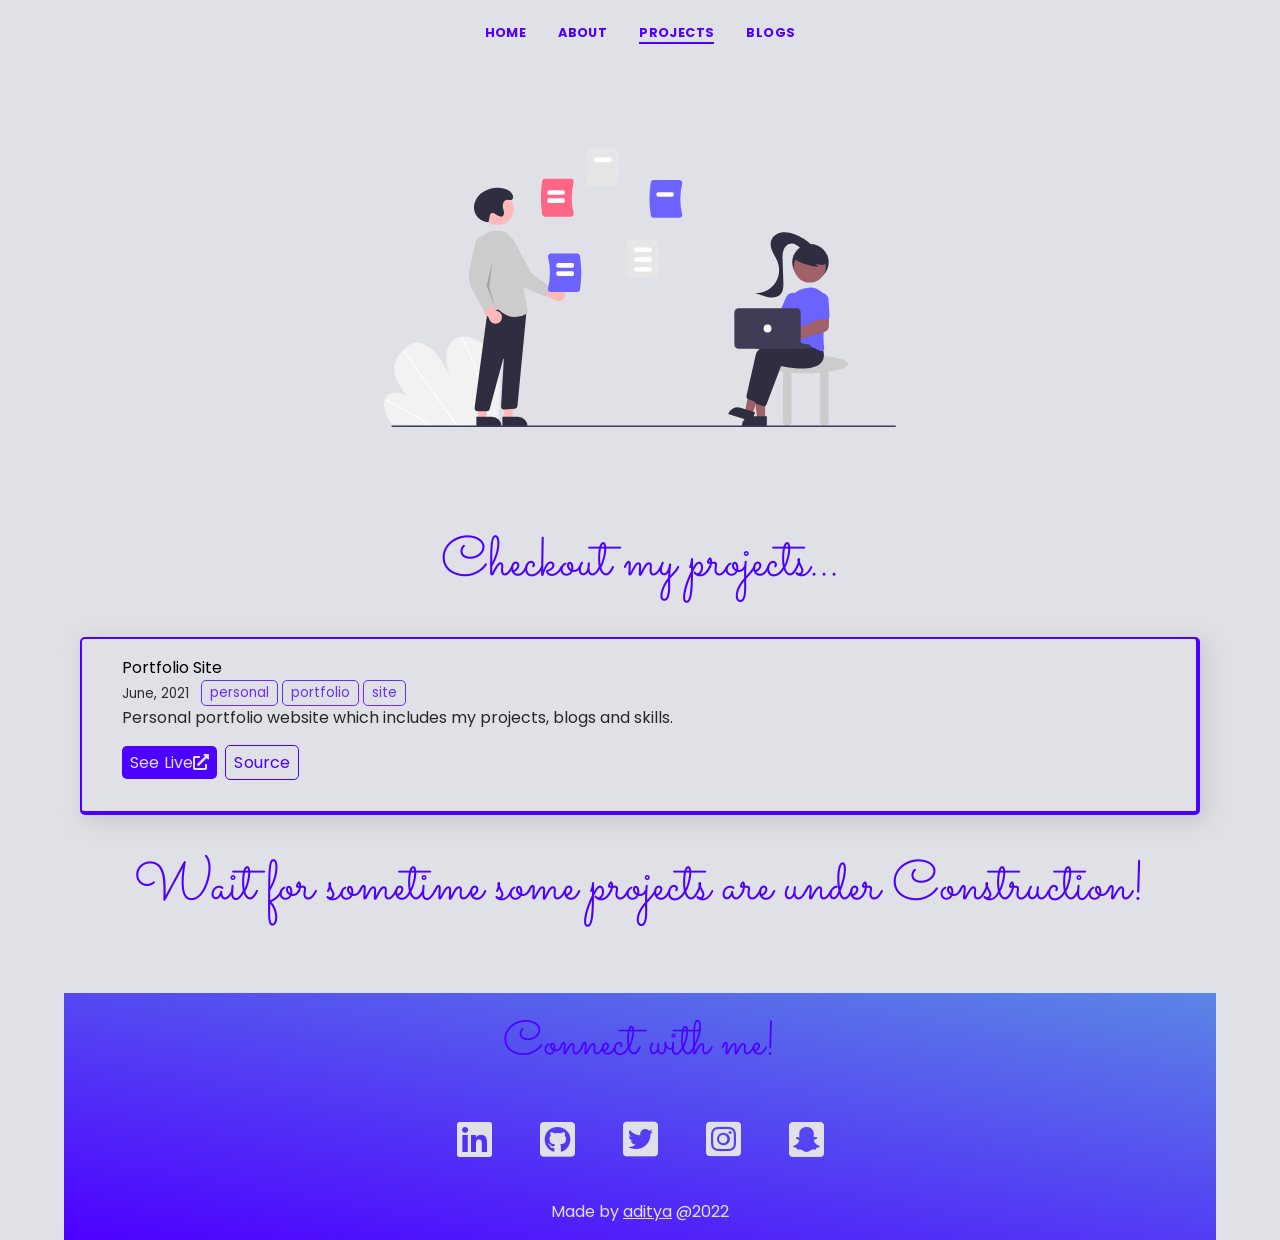
==== projects.html @ 4676c912 "feat: portfolio" ====
<!DOCTYPE html>
<html lang="en">
  <head>
    <meta name="author" content="Himadri Shah" />
    <meta name="description" content="Personal Portfolio of Himadri Shah" />
    <meta name="keywords" content="Portfolio, Web Development" />
    <meta charset="UTF-8" />
    <meta http-equiv="X-UA-Compatible" content="IE=edge" />
    <meta name="viewport" content="width=device-width, initial-scale=1.0" />

    <link rel="stylesheet" href="./style.css" />

    <!-- Font Awesome Downloaded -->
    <link rel="stylesheet" href="all.min.css" />

    <!-- Google Fonts -->
    <link rel="preconnect" href="https://fonts.googleapis.com" />
    <link rel="preconnect" href="https://fonts.gstatic.com" crossorigin />
    <link
      href="https://fonts.googleapis.com/css2?family=Poppins&display=swap"
      rel="stylesheet"
    />
    <link
      href="https://fonts.googleapis.com/css2?family=Sacramento&display=swap"
      rel="stylesheet"
    />

    <title>Projects | Aditya Shinde</title>
  </head>

  <body>
    <nav>
      <ul class="nav-links">
        <li><a onclick="window.location.href='index.html'">Home</a></li>
        <li><a onclick="window.location.href='about.html'">About</a></li>
        <li>
          <a href="#" style="border-bottom: 2px solid var(--blue)">Projects</a>
        </li>
        <li><a onclick="window.location.href='blogs.html'">Blogs</a></li>
        <!-- <li><a onclick="jumpToDiv('contact')">Contact</a></li> -->
      </ul>

      <!-- <div class="burger">
            <div class="line1"></div>
            <div class="line2"></div>
            <div class="line3"></div>
        </div> -->
    </nav>

    <div class="intro project-intro">
      <img src="./img/project.svg" alt="Project" />
    </div>

    <div class="project-section">
      <div class="title">Checkout my projects...</div>





 <!-- 
  
  <div class="wrapper">
   <div class="image">
    <img src="./img/know me.svg" alt="Me Quiz" />
  </div> 

  <div class="project-text">
    <div class="name">Do You Know Me?</div>
    <small>June, 2021 &nbsp; <span class="mark">knowMe</span></small>

    <div class="details">
      A JavaScript CLI app about me, made using readlineSync and CHALK
      dependencies.
    </div>
    <div class="button-div">
      <a
        href="https://replit.com/@himadri21/lesson-1?embed=1&output=1"
        target="_blank"
        ><button>See Live<i class="fas fa-external-link-alt"></i></button
      ></a>
      <a
        href="https://github.com/himadri2110/neoG-markOne"
        target="_blank"
        ><button class="github">Source</button></a
      >
    </div>
  </div>
</div> 

-->


<div class="wrapper">
  <!-- <div class="image">
    <img src="./img/portfolio.png" alt="Portfolio" />
  </div> -->

  <div class="project-text">
    <div class="name">Portfolio Site</div>
    <small
      >June, 2021 &nbsp; <span class="mark">personal</span
      ><span class="mark">portfolio</span
      ><span class="mark">site</span></small
    >

    <div class="details">
      Personal portfolio website which includes my projects, blogs and
      skills.
    </div>
    <div class="button-div">
      <a href="https://himadrishah.tech/" target="_blank"
        ><button>See Live<i class="fas fa-external-link-alt"></i></button
      ></a>
      <a href="https://github.com/himadri2110/portfolio" target="_blank"
        ><button class="github">Source</button></a
      >
    </div>
  </div>
</div>


 <!-- 
<div class="wrapper">
 <div class="image">
    <img src="./img/india-quiz.png" alt="India Quiz" />
  </div>

  <div class="project-text">
    <div class="name">Know India?</div>
    <small>June, 2021 &nbsp; <span class="mark">IndiaQuiz</span></small>

    <div class="details">
      A JavaScript CLI app about India, made using readlineSync and
      CHALK dependencies.
    </div>
    <div class="button-div">
      <a
        href="https://replit.com/@himadri21/assignment-lesson-1?embed=1&output=1"
        target="_blank"
        ><button>See Live<i class="fas fa-external-link-alt"></i></button
      ></a>
      <a
        href="https://github.com/himadri2110/neoG-markTwo"
        target="_blank"
        ><button class="github">Source</button></a
      >
    </div>
  </div>
</div>

 -->


<div class="title">Wait for sometime some projects are under Construction!</div>




    <div class="contact-section">
      <div class="title">Connect with me!</div>

      <div class="contact">
        
        <a
          href="https://www.linkedin.com/in/aditya-shinde-77286121b"
          target="_blank"
          title="LinkedIn"
          ><i class="fab fa-linkedin"></i
        ></a>
        
        <a href="https://github.com/adityaashinde" target="_blank" title="GitHub"
          ><i class="fab fa-github-square"></i
        ></a>
        
        <a
          href="https://twitter.com/_adii_shinde_?t=_hqSaFbD4zFum2_1Gw9LAA&s=09"
          target="_blank"
          title="Twitter"
          ><i class="fab fa-twitter-square"></i
            ></a>

            <a
            href="https://www.instagram.com/adii_shinde_/"
            target="_blank"
            title="Instagram"
            ><i class="fab fa-instagram-square"></i
              ></a>

              <a
              href="https://www.snapchat.com/add/adii_shinde87?share_id=FFdzJi6LmEU&locale=en-GB"
              target="_blank"
              title="Snapchat"
              ><i class="fab fa-snapchat-square"></i
                ></a>
      </div>


      <div class="footer">Made by <u>aditya</u> @2022</div>
    </div>


    <!-- Scroll to Top -->
    <div class="scroll-to-top">
      <i class="fas fa-chevron-circle-up" onclick="scrollToTop()"></i>
    </div>

    <!-- jQuery CDN -->
    <script src="https://ajax.googleapis.com/ajax/libs/jquery/3.6.0/jquery.min.js"></script>

    <script src="./main.js"></script>
  </body>
</html>
---- style.css ----
:root {
    --dark-bg: rgb(40, 40, 40);
    --light-bg: #dfe1e6;
    --blue: #4c00ff;
    --light-blue: #5b86e5;
  
    --border-radius: 5px;
    --box-shadow: 5px 5px 20px 2px #b8b8b891;
  
    --yellow: #ffffff;
  
    --poppins: "Poppins", sans-serif;
    --sacramento: "Sacramento", cursive;
  }
  
  * {
    margin: 0;
    padding: 0;
    box-sizing: border-box;
    font-family: var(--poppins);
  }
  
  /* Scroll to Top Button */
  
  .scroll-to-top {
    display: none;
    position: fixed;
    bottom: 4vh;
    right: 3vw;
    color: var(--blue);
    /* box-shadow: var(--box-shadow); */
    margin: 0.5rem;
    font-size: 2rem;
    cursor: pointer;
  }
  
  /* Custom Scrollbar */
  
  ::-webkit-scrollbar {
    width: 12px;
    height: 7px;
  }
  
  ::-webkit-scrollbar-track {
    background-color: var(--light-bg);
  }
  
  ::-webkit-scrollbar-thumb {
    background-color: var(--blue);
    border-radius: var(--border-radius);
  }
  
  body {
    background-color: var(--light-bg);
    min-height: 100vh;
    overflow-x: hidden;
  }
  
  .blog-wrapper {
    margin: 0 1rem;
  }
  
  .blog-page {
    margin: auto;
    max-width: 700px;
    color: rgb(40, 40, 40);
    text-align: justify;
  }
  
  h1 {
    color: var(--blue);
  }
  
  h2 {
    margin: 2rem 0 1rem 0;
  }
  
  code,
  pre {
    font-family: monospace;
    background-color: #b8b8b891;
    color: var(--dark-bg);
    border-radius: var(--border-radius);
    padding: 0.25rem;
    overflow: auto;
  }
  
  pre {
    margin: 1rem 0;
    padding: 1rem;
  }
  
  img.blog-movie-image {
    width: 100%;
    height: auto;
    margin: 1rem 0;
    border-radius: var(--border-radius);
  }
  
  nav {
    /* position: sticky;
      top: 0; 
      z-index: 99; */
    display: flex;
    justify-content: space-evenly;
    align-items: center;
    margin-bottom: 1rem;
    padding: 0.5rem;
    background-color: var(--light-bg);
  }
  
  nav ul {
    display: flex;
    flex-direction: row;
    list-style: none;
  }
  
  nav ul li a {
    display: inline-block;
    margin: 1rem;
    font-size: 0.8rem;
    font-weight: bold;
    text-transform: uppercase;
    letter-spacing: 0.025rem;
    color: var(--blue);
    text-decoration: none;
    cursor: pointer;
  }
  
  /* .burger {
      cursor: pointer;
      display: none;
  }
  
  .burger div {
      width: 25px;
      height: 3px;
      margin: 3px;
      border-radius: 20rem;
      background-color: var(--blue);
  }
  
  .burger .line3 {
      width: 15px; 
      margin-left: 15px;
  } */
  
  .intro {
    display: flex;
    align-items: center;
    margin: 5rem;
  }
  
  .project-intro,
  .blog-intro,
  .about-intro {
    justify-content: center;
  }
  
  .intro .text {
    flex: 50%;
  }
  
  .intro .name {
    font-size: 4.5rem;
    color: var(--blue);
    font-family: var(--sacramento);
    text-shadow: 2px 2px var(--light-blue);
  }
  
  .intro img {
    float: right;
    height: auto;
    width: 40vw;
  }
  
  /* .about-intro img {
      width: 30vw;
  } */
  
  .blog-intro img {
    width: 30vw;
  }
  
  .designation {
    font-size: 1.6rem;
    font-weight: bold;
    color: var(--light-blue);
  }
  
  .action,
  .about-section-home button,
  .wrapper button,
  .blog-section button,
  .home-content button {
    letter-spacing: 0.01rem;
    font-size: 1rem;
    padding: 0.5rem;
    margin: 1rem 0;
    border-radius: var(--border-radius);
    color: var(--light-bg);
    background-color: var(--blue);
    outline: none;
    border: none;
    cursor: pointer;
  }
  
  .about-section-home button {
    color: var(--blue);
    background-color: var(--light-bg);
  }
  
  .about-section-home,
  .contact-section {
    margin: 3rem 0;
    background-image: linear-gradient(190deg, var(--light-blue), var(--blue));
    color: var(--light-bg);
  }
  
  .about-section .title,
  .skill-section .title,
  .project-section .title,
  .contact-section .title,
  .blog-section .title,
  .about-section-home .title,
  .project-section-home .title,
  .blog-section-home .title {
    text-align: center;
    font-size: 3.5rem;
    padding: 1rem;
    font-family: var(--sacramento);
  }
  
  .hr hr,
  .about-section hr {
    margin: 0 5rem;
    height: 0.01rem;
    border-width: 0;
    background-color: var(--light-bg);
  }
  
  .about-section hr {
    background-color: var(--blue);
  }
  
  .about {
    margin: 0 5rem;
    display: flex;
    align-items: center;
    border-top: 2px solid var(--light-blue);
  }
  
  .about .text {
    text-align: justify;
    margin: 2rem;
  }
  
  .about img {
    border-radius: 50%;
    width: 12rem;
    margin: 2rem;
    border-top: 2px solid var(--light-blue);
  }
  
  .skill-section {
    margin: 2rem 0;
  }
  
  .skill-section ul.skill,
  .skill-section .wrapper {
    display: flex;
    justify-content: center;
    align-items: center;
    flex-wrap: wrap;
    margin: 1rem;
  }
  
  .skill-section .wrapper {
    flex-direction: column;
  }
  
  .skill-section i {
    font-size: 60px;
    padding: 1rem;
  }
  
  .skill-section .name {
    color: var(--dark-bg);
  }
  
  .project-section {
    padding: 0 4rem;
  }
  
  .about-section .title,
  .skill-section .title,
  .project-section .title,
  .blog-section .title,
  .project-section-home .title,
  .blog-section-home .title {
    color: var(--blue);
  }
  
  .project-section .project {
    display: flex;
    flex-direction: row;
    flex-wrap: wrap;
    justify-content: space-around;
  }
  
  /* .project-section .wrapper {
      width: 40%;
      border-right: 4px solid var(--blue);
      border-bottom: 4px solid var(--blue);
      border-top: 2px solid var(--blue);
      border-left: 2px solid var(--blue);
      border-radius: var(--border-radius);
      padding: 1rem;
      margin: 1rem 0;
      box-shadow: var(--box-shadow);
  } */
  
  .project-section .wrapper {
    display: flex;
    align-items: stretch;
    box-shadow: var(--box-shadow);
    border-right: 4px solid var(--blue);
    border-bottom: 4px solid var(--blue);
    border-top: 2px solid var(--blue);
    border-left: 2px solid var(--blue);
    border-radius: var(--border-radius);
    margin: 1rem;
    padding: 1rem;
  }
  
  .project-section .wrapper .image {
    flex: 45%;
  }
  
  .project-section .wrapper img {
    width: 100%;
    height: auto;
    image-rendering: auto;
    border-radius: var(--border-radius);
  }
  
  .project-section .project-text {
    margin: 0 1.5rem;
    flex: 55%;
  }
  
  .project .name {
    font-family: var(--poppins);
    font-size: 1.75rem;
    margin-bottom: 0.5rem;
    color: var(--blue);
  }
  
  .project .details {
    margin-top: 0.5rem;
  }
  
  .mark,
  button.github,
  button.read-now {
    color: var(--blue);
    border: 1px solid var(--blue);
    background-color: var(--light-bg);
    border-radius: var(--border-radius);
    padding: 0.15rem 0.5rem;
    margin: 0 0.25rem;
  }
  
  .mark {
    margin: 0 0.25rem 0 0;
  }
  
  .about .text,
  .about-section p,
  .wrapper .details,
  .blog-section .content,
  .home-content {
    font-size: 1rem;
    text-align: justify;
    color: var(--dark-bg);
  }
  
  .about .text {
    color: var(--light-bg);
  }
  
  .wrapper button,
  .blog-section button {
    padding: 0.25rem 0.5rem;
  }
  
  .wrapper button a {
    text-decoration: none;
  }
  
  .blog-section {
    max-width: 800px;
    margin: auto;
  }
  
  .blog-section .blog,
  .about-section {
    padding: 0;
    margin: 2rem;
    box-shadow: var(--box-shadow);
    border-right: 4px solid var(--blue);
    border-left: 2px solid var(--blue);
    /* border-top: 2px solid var(--blue); */
    border-radius: var(--border-radius);
    border-bottom: 4px solid var(--blue);
    outline: none;
  }
  
  .about-section {
    border-top: 2px solid var(--blue);
  }
  
  .about-section .text {
    padding: 1rem;
  }
  
  .about-section p {
    padding: 0.5rem;
  }
  
  .blog-section .name {
    width: 100%;
    font-size: 1.5rem;
    background-image: linear-gradient(190deg, var(--light-blue), var(--blue));
    color: var(--light-bg);
    margin-bottom: 1rem;
    padding: 1rem;
  }
  
  .project-section small,
  .blog-section small {
    opacity: 0.8;
  }
  
  .blog-section small {
    margin: 0 1rem;
  }
  
  .blog-section .content {
    width: 100%;
    margin: 0;
    padding: 1rem;
  }
  
  .blog i,
  .project i {
    padding-left: 0.35rem;
  }
  
  .project-home,
  .blog-home {
    margin: 2rem auto;
    padding: 1rem;
    width: 50%;
    border-radius: var(--border-radius);
    border-right: 4px solid var(--blue);
    border-left: 2px solid var(--blue);
    border-top: 2px solid var(--blue);
    border-bottom: 4px solid var(--blue);
  }
  
  .contact-section {
    margin-bottom: 0;
  }
  
  /* .about-section:before , .project-section:before, .blog-section:before, .contact-section:before{ 
      content: "";
      background: var(--light-bg);
      display: block;
      margin-top: -60px;
      padding-top: 60px;
  } */
  
  .contact-section .title {
    font-size: 3rem;
  }
  
  .contact {
    display: flex;
    justify-content: center;
  }
  
  .contact a {
    cursor: default;
  }
  
  .contact i {
    color: var(--light-bg);
    margin: 1.5rem;
    font-size: 2.5rem;
    cursor: pointer;
  }
  
  .contact-section .footer {
    font-size: 1rem;
    padding: 1rem;
    text-align: center;
    color: var(--light-bg);
  }
  
  /* MEDIA QUERIES */
  
  @media (max-width: 1200px) {
    /* fully Done */
  
    .intro {
      margin: 3.5rem;
    }
    .intro .name {
      font-size: 3.75rem;
    }
    .designation {
      font-size: 1.3rem;
    }
    .action,
    .about-section-home button,
    .wrapper button,
    .blog-section button,
    .home-content button {
      font-size: 0.8rem;
    }
    .intro img {
      width: 50%;
    }
  }
  
  @media (max-width: 992px) {
    .intro img {
      width: 55vw;
    }
  
    .about-section .title,
    .skill-section .title,
    .project-section .title,
    .contact-section .title,
    .blog-section .title,
    .about-section-home .title,
    .project-section-home .title,
    .blog-section-home .title {
      font-size: 3rem;
      padding: 0.8rem;
    }
    .about {
      margin: 0 4rem;
    }
  
    .project-section {
      padding: 0 3rem;
    }
    .project-section .wrapper {
      flex-direction: column;
      width: 60%;
      padding: 1rem;
      margin: 1rem 0;
    }
    .project .project-text {
      margin: 0;
    }
    .project .name {
      font-size: 1.5rem;
      margin: 0.5rem 0;
    }
  
    .project-home,
    .blog-home {
      width: 70%;
    }
  }
  
  @media (max-width: 900px) {
    .about {
      flex-direction: column;
    }
    .about .text {
      margin-top: 0;
    }
    /* .about img {
          width: 8rem;
      }
   */
  }
  
  @media (max-width: 768px) {
    .intro {
      flex-direction: column-reverse;
      margin: 2.5rem;
      margin-top: 0;
    }
    .intro .name {
      font-size: 4rem;
    }
    .intro img {
      width: 60vw;
    }
    .intro .text {
      margin-top: 1.5rem;
    }
    .about {
      margin: 0 3rem;
    }
    .about .text {
      margin: 1.5rem;
    }
    .project-section .project {
      align-items: center;
    }
    .project-section {
      padding: 0 2rem;
    }
    .project-section .wrapper {
      width: 60%;
    }
  
    .skill-section ul.skill,
    .skill-section .wrapper {
      display: flex;
      justify-content: center;
      align-items: center;
      flex-wrap: wrap;
      margin: 0.75rem;
    }
  }
  
  @media (max-width: 600px) {
    body.no-overflow {
      overflow-y: hidden;
    }
    /* nav {
          flex-direction: column-reverse;
      }
      .nav-links {
          position: fixed;
          display: flex;
          flex-direction: column;
          justify-content: flex-start;
          align-items: center;
          top: 7vh;
          height: 93vh;
          width: 100vw;
          background-color: var(--light-bg);
          color: var(--blue);
          transform: translateY(-100vh);
          transition: all 0.7s ease;
      } 
          .nav-links.open {
          transform: translateY(0vh);
      }
      .burger {
          display: inline-flex;
          flex-direction: column;
          align-items: flex-end;
          width: 100%;
          height: 5vh;
      } */
    .about-section .title,
    .skill-section .title,
    .project-section .title,
    .contact-section .title,
    .blog-section .title,
    .about-section-home .title,
    .project-section-home .title,
    .blog-section-home .title {
      font-size: 2.5rem;
      padding: 0.6rem;
    }
    .about {
      margin: 0 2rem;
    }
    .hr hr {
      margin: 0 3rem;
    }
    .about .text,
    .about-section p,
    .project .details,
    .blog .content,
    .home-content {
      font-size: 0.9rem;
    }
    .project-section {
      padding: 0 1rem;
    }
    .project-section .wrapper {
      width: 85%;
    }
    .project .name,
    .blog .name {
      font-size: 1.35rem;
    }
  
    .blog-section .blog,
    .about-section {
      margin: 2rem 1rem;
    }
    .project-home,
    .blog-home {
      width: 80%;
    }
    .contact i {
      margin: 1rem;
      font-size: 2rem;
    }
    .contact-section .footer {
      padding: 1rem;
    }
  }
  
  @media (max-width: 480px) {
    .nav-links a {
      font-size: 0.7rem;
    }
  
    .intro {
      margin: 1rem;
    }
    .intro .name {
      font-size: 2.75rem;
      text-shadow: 1px 1px var(--light-blue);
    }
    .designation {
      font-size: 1rem;
    }
    .action,
    .about-section-home button,
    .wrapper button,
    .blog-section button,
    .home-content button {
      padding: 0.25rem 0.5rem;
      margin: 0.5rem 0;
    }
    .intro img {
      width: 70vw;
    }
    .intro .text {
      margin-top: 1rem;
    }
    .about {
      margin: 0 1.5rem;
    }
    .hr hr {
      margin: 0 2rem;
    }
    .about .text {
      margin: 0;
      margin-bottom: 1rem;
      font-size: 0.75rem;
    }
  
    .project-section .wrapper {
      width: 95%;
    }
  
    .contact-section .footer {
      font-size: 0.9rem;
    }
  }
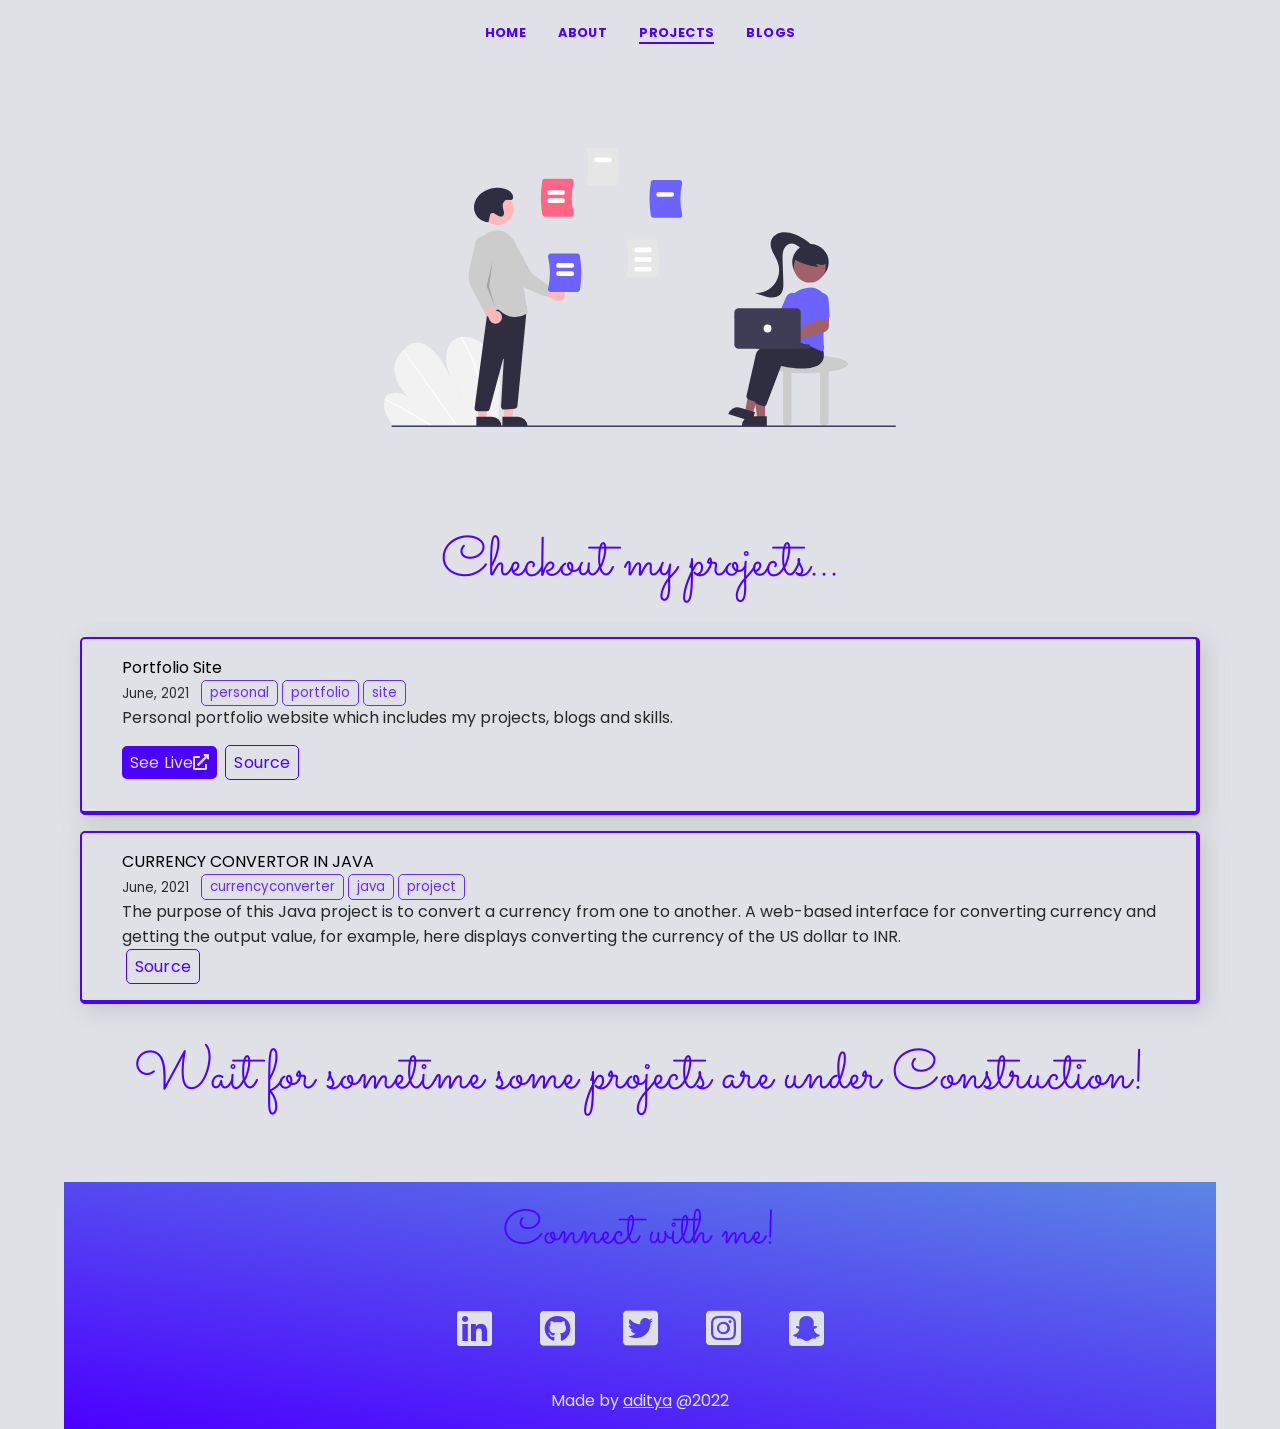
==== commit 4082ccc7: "Update projects.html" ====
--- a/projects.html
+++ b/projects.html
@@ -109,10 +109,37 @@
       skills.
     </div>
     <div class="button-div">
-      <a href="https://himadrishah.tech/" target="_blank"
+      <a href="https://adityaashinde.github.io/portfolio/" target="_blank"
         ><button>See Live<i class="fas fa-external-link-alt"></i></button
       ></a>
-      <a href="https://github.com/himadri2110/portfolio" target="_blank"
+      <a href="https://github.com/adityaashinde/portfolio" target="_blank"
+        ><button class="github">Source</button></a
+      >
+    </div>
+  </div>
+</div>
+
+
+<div class="wrapper">
+  <!-- <div class="image">
+    <img src="./img/portfolio.png" alt="Portfolio" />
+  </div> -->
+
+  <div class="project-text">
+    <div class="name">CURRENCY CONVERTOR IN JAVA</div>
+    <small
+      >June, 2021 &nbsp; <span class="mark">currencyconverter</span
+      ><span class="mark">java</span
+      ><span class="mark">project</span></small
+    >
+
+    <div class="details">
+      The purpose of this Java project is to convert a currency from one to another.
+      A web-based interface for converting currency and getting the output value, for example, here displays converting the currency of the US dollar to INR.
+    </div>
+    <div class="button-div">
+     
+      <a href="https://github.com/adityaashinde/LGMVIP-Java/tree/main/Currency%20Converter%20-%20Task_01" target="_blank"
         ><button class="github">Source</button></a
       >
     </div>
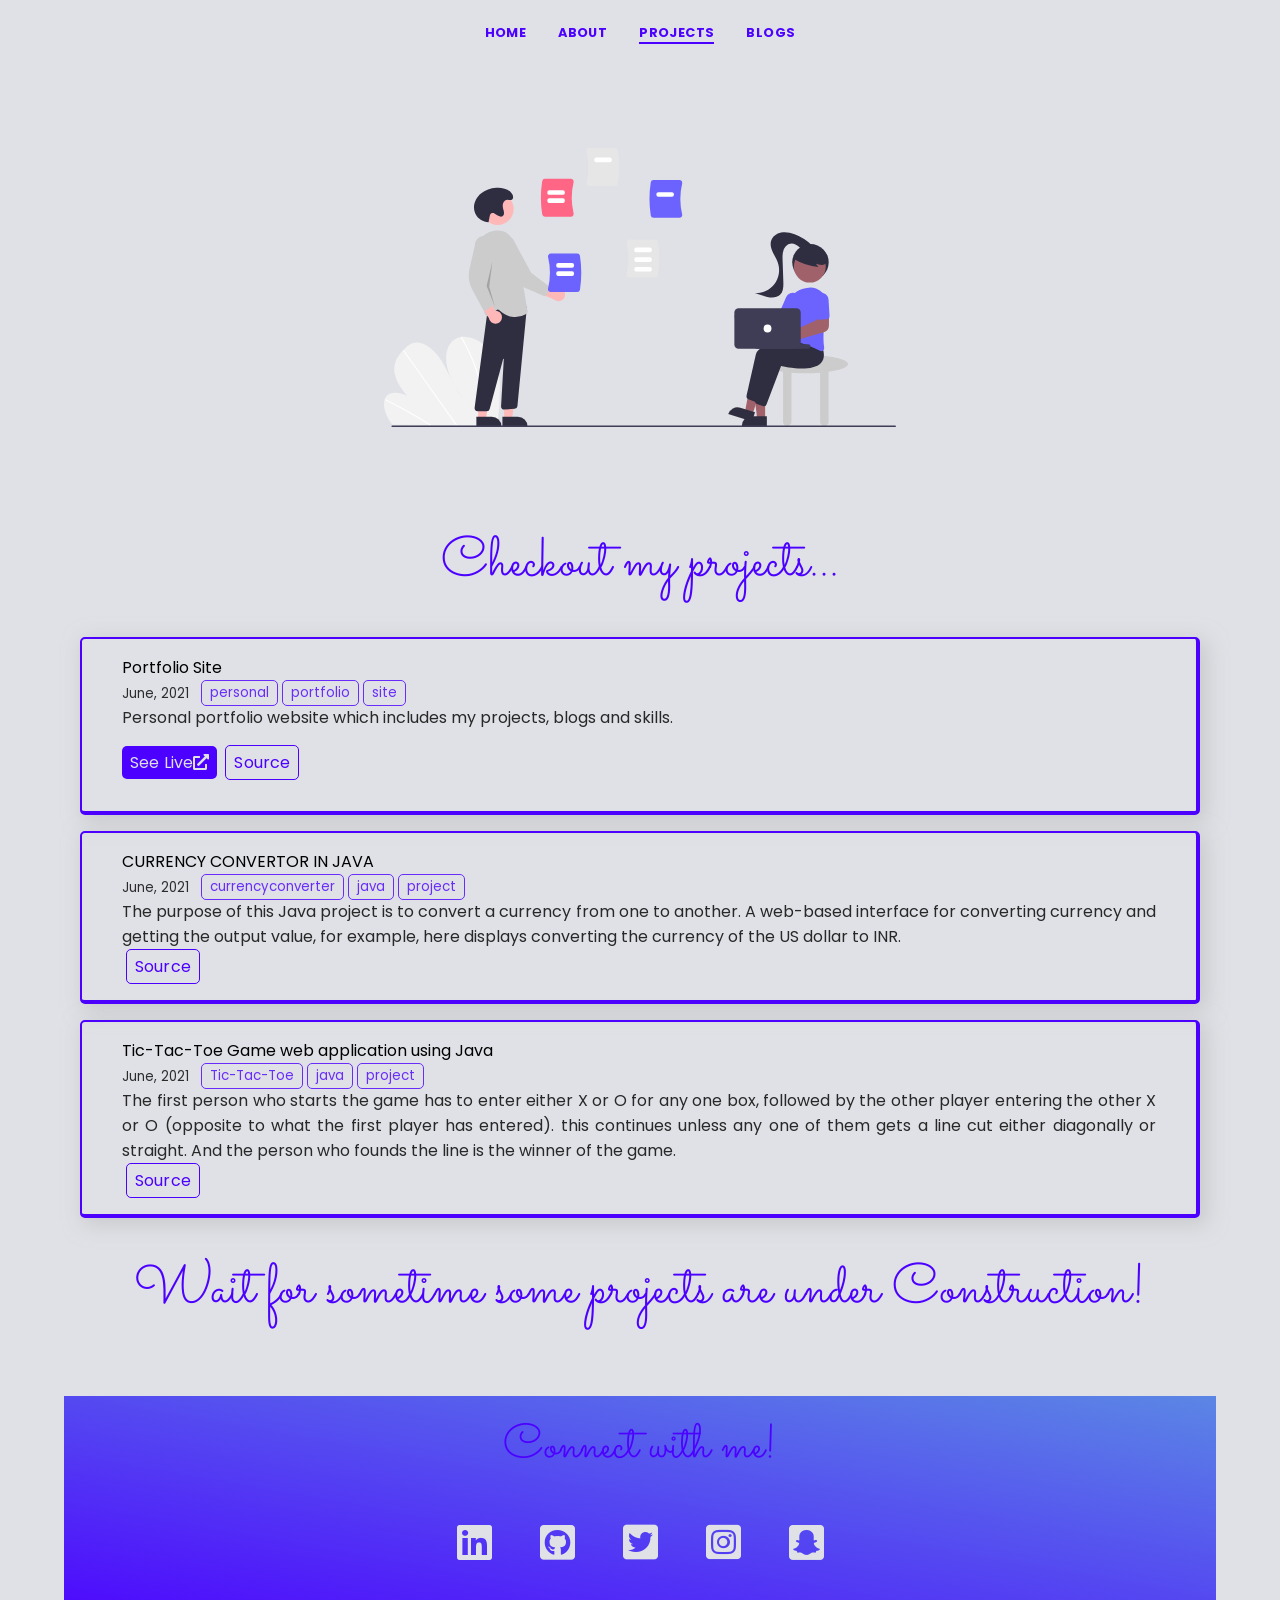
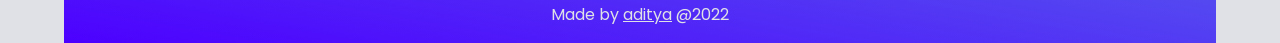
==== commit b049d758: "Update projects.html" ====
--- a/projects.html
+++ b/projects.html
@@ -140,6 +140,30 @@
     <div class="button-div">
      
       <a href="https://github.com/adityaashinde/LGMVIP-Java/tree/main/Currency%20Converter%20-%20Task_01" target="_blank"
+        ><button class="github">Source</button></a
+      >
+    </div>
+  </div>
+</div>
+
+<div class="wrapper">
+  <!-- <div class="image">
+    <img src="./img/portfolio.png" alt="Portfolio" />
+  </div> -->
+
+  <div class="project-text">
+    <div class="name">Tic-Tac-Toe Game web application using Java</div>
+    <small
+      >June, 2021 &nbsp; <span class="mark">Tic-Tac-Toe</span
+      ><span class="mark">java</span
+      ><span class="mark">project</span></small
+    >
+
+    <div class="details">
+      The first person who starts the game has to enter either X or O for any one box, followed by the other player entering the other X or O (opposite to what the first player has entered). this continues unless any one of them gets a line cut either diagonally or straight. And the person who founds the line is the winner of the game.  </div>
+    <div class="button-div">
+     
+      <a href="https://github.com/adityaashinde/LGMVIP-Java/tree/main/TIC%20TAC%20TOE%20-%20Task_02" target="_blank"
         ><button class="github">Source</button></a
       >
     </div>
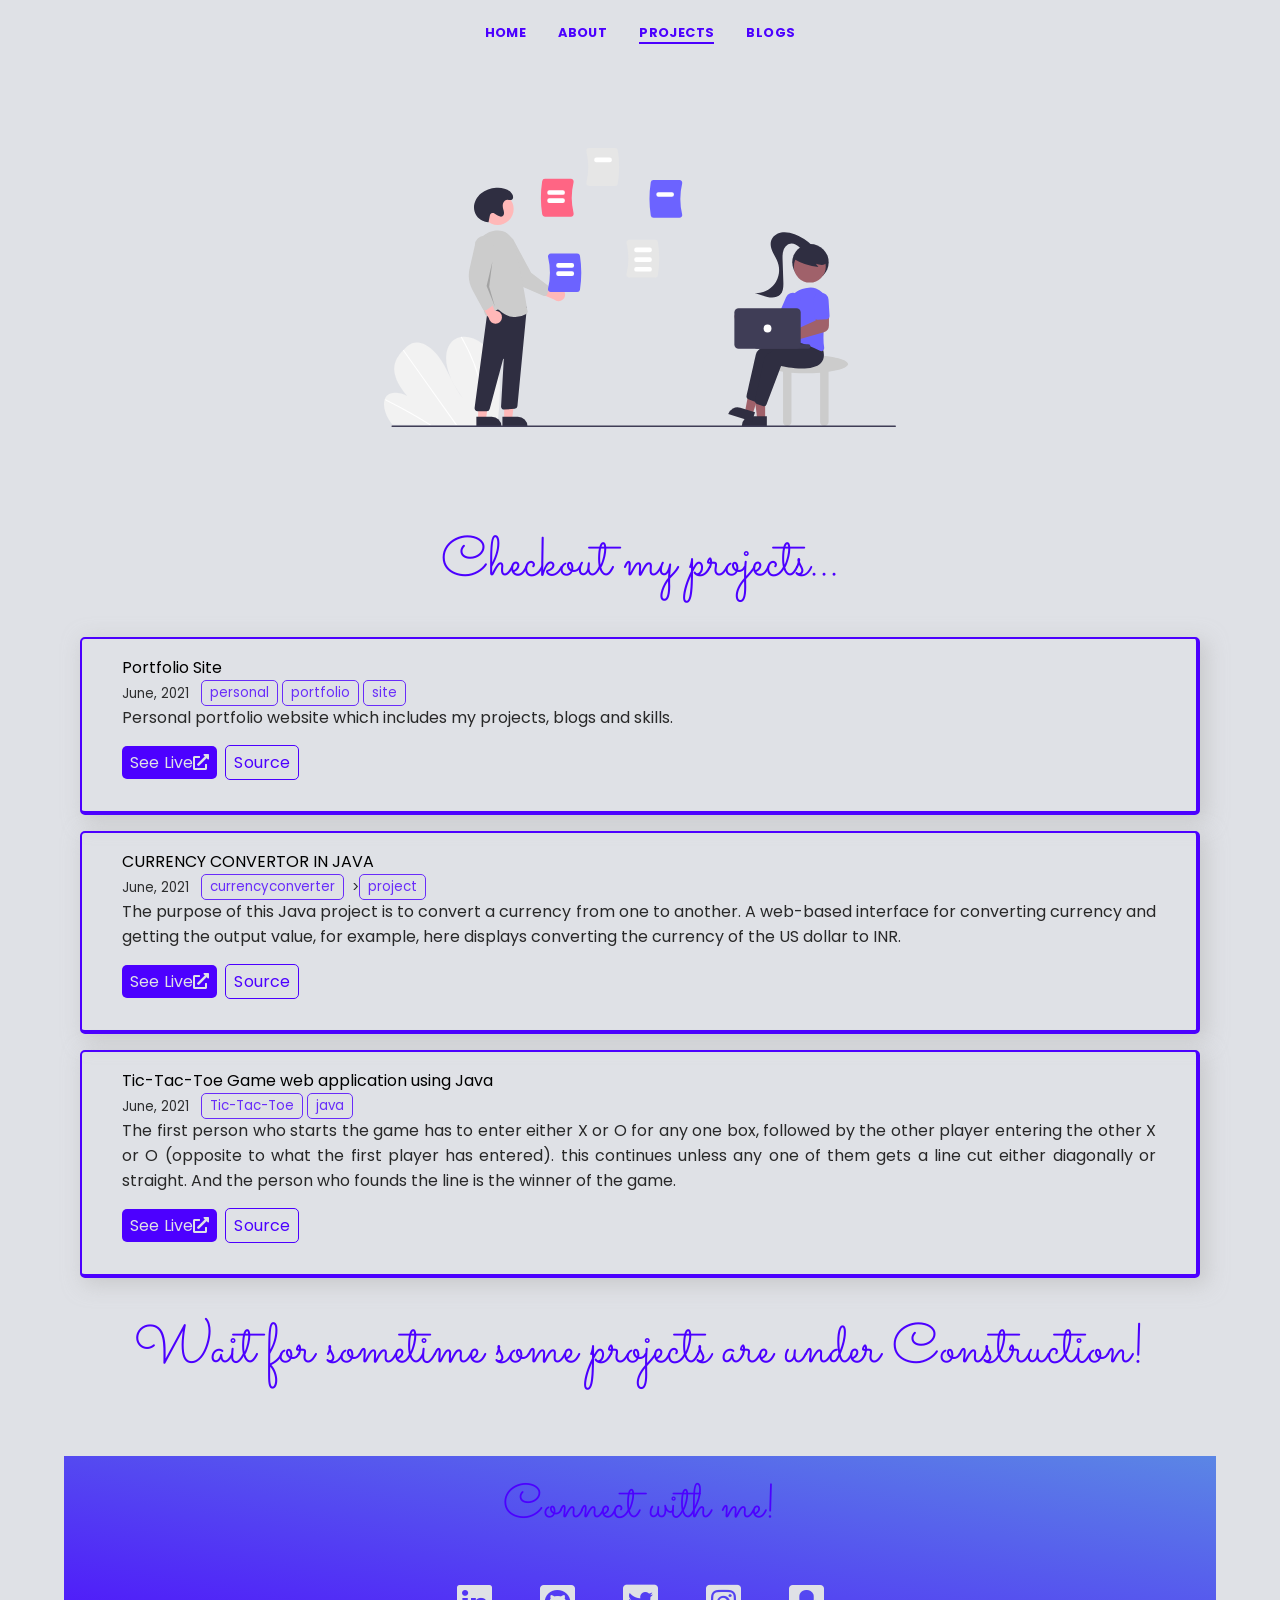
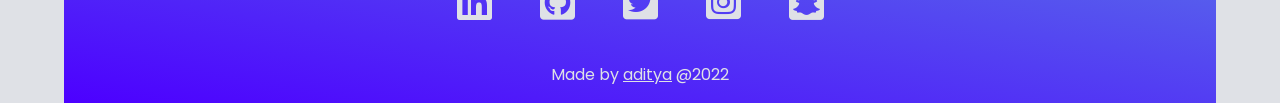
==== commit da8bfe94: "Update projects.html" ====
--- a/projects.html
+++ b/projects.html
@@ -1,64 +1,59 @@
 <!DOCTYPE html>
 <html lang="en">
-  <head>
-    <meta name="author" content="Himadri Shah" />
-    <meta name="description" content="Personal Portfolio of Himadri Shah" />
-    <meta name="keywords" content="Portfolio, Web Development" />
-    <meta charset="UTF-8" />
-    <meta http-equiv="X-UA-Compatible" content="IE=edge" />
-    <meta name="viewport" content="width=device-width, initial-scale=1.0" />
-
-    <link rel="stylesheet" href="./style.css" />
-
-    <!-- Font Awesome Downloaded -->
-    <link rel="stylesheet" href="all.min.css" />
-
-    <!-- Google Fonts -->
-    <link rel="preconnect" href="https://fonts.googleapis.com" />
-    <link rel="preconnect" href="https://fonts.gstatic.com" crossorigin />
-    <link
-      href="https://fonts.googleapis.com/css2?family=Poppins&display=swap"
-      rel="stylesheet"
-    />
-    <link
-      href="https://fonts.googleapis.com/css2?family=Sacramento&display=swap"
-      rel="stylesheet"
-    />
-
-    <title>Projects | Aditya Shinde</title>
-  </head>
-
-  <body>
-    <nav>
-      <ul class="nav-links">
-        <li><a onclick="window.location.href='index.html'">Home</a></li>
-        <li><a onclick="window.location.href='about.html'">About</a></li>
-        <li>
-          <a href="#" style="border-bottom: 2px solid var(--blue)">Projects</a>
-        </li>
-        <li><a onclick="window.location.href='blogs.html'">Blogs</a></li>
-        <!-- <li><a onclick="jumpToDiv('contact')">Contact</a></li> -->
-      </ul>
-
-      <!-- <div class="burger">
+
+<head>
+  <meta name="author" content="Himadri Shah" />
+  <meta name="description" content="Personal Portfolio of Himadri Shah" />
+  <meta name="keywords" content="Portfolio, Web Development" />
+  <meta charset="UTF-8" />
+  <meta http-equiv="X-UA-Compatible" content="IE=edge" />
+  <meta name="viewport" content="width=device-width, initial-scale=1.0" />
+
+  <link rel="stylesheet" href="./style.css" />
+
+  <!-- Font Awesome Downloaded -->
+  <link rel="stylesheet" href="all.min.css" />
+
+  <!-- Google Fonts -->
+  <link rel="preconnect" href="https://fonts.googleapis.com" />
+  <link rel="preconnect" href="https://fonts.gstatic.com" crossorigin />
+  <link href="https://fonts.googleapis.com/css2?family=Poppins&display=swap" rel="stylesheet" />
+  <link href="https://fonts.googleapis.com/css2?family=Sacramento&display=swap" rel="stylesheet" />
+
+  <title>Projects | Aditya Shinde</title>
+</head>
+
+<body>
+  <nav>
+    <ul class="nav-links">
+      <li><a onclick="window.location.href='index.html'">Home</a></li>
+      <li><a onclick="window.location.href='about.html'">About</a></li>
+      <li>
+        <a href="#" style="border-bottom: 2px solid var(--blue)">Projects</a>
+      </li>
+      <li><a onclick="window.location.href='blogs.html'">Blogs</a></li>
+      <!-- <li><a onclick="jumpToDiv('contact')">Contact</a></li> -->
+    </ul>
+
+    <!-- <div class="burger">
             <div class="line1"></div>
             <div class="line2"></div>
             <div class="line3"></div>
         </div> -->
-    </nav>
-
-    <div class="intro project-intro">
-      <img src="./img/project.svg" alt="Project" />
-    </div>
-
-    <div class="project-section">
-      <div class="title">Checkout my projects...</div>
-
-
-
-
-
- <!-- 
+  </nav>
+
+  <div class="intro project-intro">
+    <img src="./img/project.svg" alt="Project" />
+  </div>
+
+  <div class="project-section">
+    <div class="title">Checkout my projects...</div>
+
+
+
+
+
+    <!-- 
   
   <div class="wrapper">
    <div class="image">
@@ -91,87 +86,86 @@
 -->
 
 
-<div class="wrapper">
-  <!-- <div class="image">
+    <div class="wrapper">
+      <!-- <div class="image">
     <img src="./img/portfolio.png" alt="Portfolio" />
   </div> -->
 
-  <div class="project-text">
-    <div class="name">Portfolio Site</div>
-    <small
-      >June, 2021 &nbsp; <span class="mark">personal</span
-      ><span class="mark">portfolio</span
-      ><span class="mark">site</span></small
-    >
-
-    <div class="details">
-      Personal portfolio website which includes my projects, blogs and
-      skills.
-    </div>
-    <div class="button-div">
-      <a href="https://adityaashinde.github.io/portfolio/" target="_blank"
-        ><button>See Live<i class="fas fa-external-link-alt"></i></button
-      ></a>
-      <a href="https://github.com/adityaashinde/portfolio" target="_blank"
-        ><button class="github">Source</button></a
-      >
-    </div>
-  </div>
-</div>
-
-
-<div class="wrapper">
-  <!-- <div class="image">
+      <div class="project-text">
+        <div class="name">Portfolio Site</div>
+        <small>June, 2021 &nbsp; <span class="mark">personal</span><span class="mark">portfolio</span><span
+            class="mark">site</span></small>
+
+        <div class="details">
+          Personal portfolio website which includes my projects, blogs and
+          skills.
+        </div>
+        <div class="button-div">
+          <a href="https://adityaashinde.github.io/portfolio/" target="_blank"><button>See Live<i
+                class="fas fa-external-link-alt"></i></button></a>
+          <a href="https://github.com/adityaashinde/portfolio" target="_blank"><button
+              class="github">Source</button></a>
+        </div>
+      </div>
+    </div>
+
+
+    <div class="wrapper">
+      <!-- <div class="image">
     <img src="./img/portfolio.png" alt="Portfolio" />
   </div> -->
 
-  <div class="project-text">
-    <div class="name">CURRENCY CONVERTOR IN JAVA</div>
-    <small
-      >June, 2021 &nbsp; <span class="mark">currencyconverter</span
-      ><span class="mark">java</span
-      ><span class="mark">project</span></small
-    >
-
-    <div class="details">
-      The purpose of this Java project is to convert a currency from one to another.
-      A web-based interface for converting currency and getting the output value, for example, here displays converting the currency of the US dollar to INR.
-    </div>
-    <div class="button-div">
-     
-      <a href="https://github.com/adityaashinde/LGMVIP-Java/tree/main/Currency%20Converter%20-%20Task_01" target="_blank"
-        ><button class="github">Source</button></a
-      >
-    </div>
-  </div>
-</div>
-
-<div class="wrapper">
-  <!-- <div class="image">
+      <div class="project-text">
+        <div class="name">CURRENCY CONVERTOR IN JAVA</div>
+        <small>June, 2021 &nbsp; <span class="mark">currencyconverter</span>
+          ><span class="mark">project</span></small>
+
+        <div class="details">
+          The purpose of this Java project is to convert a currency from one to another.
+          A web-based interface for converting currency and getting the output value, for example, here displays
+          converting the currency of the US dollar to INR.
+        </div>
+        <div class="button-div">
+
+          <a href="https://github.com/adityaashinde/LGMVIP-Java/tree/main/Currency%20Converter%20-%20Task_01"
+            target="_blank"><button>See Live<i class="fas fa-external-link-alt"></i></button></a>
+
+          <a href="https://github.com/adityaashinde/LGMVIP-Java/tree/main/Currency%20Converter%20-%20Task_01"
+            target="_blank"><button class="github">Source</button></a>
+        </div>
+      </div>
+    </div>
+
+
+
+    <div class="wrapper">
+      <!-- <div class="image">
     <img src="./img/portfolio.png" alt="Portfolio" />
   </div> -->
 
-  <div class="project-text">
-    <div class="name">Tic-Tac-Toe Game web application using Java</div>
-    <small
-      >June, 2021 &nbsp; <span class="mark">Tic-Tac-Toe</span
-      ><span class="mark">java</span
-      ><span class="mark">project</span></small
-    >
-
-    <div class="details">
-      The first person who starts the game has to enter either X or O for any one box, followed by the other player entering the other X or O (opposite to what the first player has entered). this continues unless any one of them gets a line cut either diagonally or straight. And the person who founds the line is the winner of the game.  </div>
-    <div class="button-div">
-     
-      <a href="https://github.com/adityaashinde/LGMVIP-Java/tree/main/TIC%20TAC%20TOE%20-%20Task_02" target="_blank"
-        ><button class="github">Source</button></a
-      >
-    </div>
-  </div>
-</div>
-
-
- <!-- 
+      <div class="project-text">
+        <div class="name">Tic-Tac-Toe Game web application using Java</div>
+        <small>June, 2021 &nbsp; <span class="mark">Tic-Tac-Toe</span><span class="mark">java</span></small>
+
+        <div class="details">
+          The first person who starts the game has to enter either X or O for any one box, followed by the other player
+          entering the other X or O (opposite to what the first player has entered). this continues unless any one of
+          them gets a line cut either diagonally or straight. And the person who founds the line is the winner of the
+          game. </div>
+        <div class="button-div">
+
+          <a href="https://github.com/adityaashinde/LGMVIP-Java/tree/main/TIC%20TAC%20TOE%20-%20Task_02" target="_blank"
+          ><button>See Live<i class="fas fa-external-link-alt"></i></button
+        ></a>
+
+          <a href="https://github.com/adityaashinde/LGMVIP-Java/tree/main/TIC%20TAC%20TOE%20-%20Task_02"
+            target="_blank"><button class="github">Source</button></a>
+        </div>
+      </div>
+    </div>
+
+
+    <!-- 
 <div class="wrapper">
  <div class="image">
     <img src="./img/india-quiz.png" alt="India Quiz" />
@@ -203,7 +197,7 @@
  -->
 
 
-<div class="title">Wait for sometime some projects are under Construction!</div>
+    <div class="title">Wait for sometime some projects are under Construction!</div>
 
 
 
@@ -212,38 +206,21 @@
       <div class="title">Connect with me!</div>
 
       <div class="contact">
-        
-        <a
-          href="https://www.linkedin.com/in/aditya-shinde-77286121b"
-          target="_blank"
-          title="LinkedIn"
-          ><i class="fab fa-linkedin"></i
-        ></a>
-        
-        <a href="https://github.com/adityaashinde" target="_blank" title="GitHub"
-          ><i class="fab fa-github-square"></i
-        ></a>
-        
-        <a
-          href="https://twitter.com/_adii_shinde_?t=_hqSaFbD4zFum2_1Gw9LAA&s=09"
-          target="_blank"
-          title="Twitter"
-          ><i class="fab fa-twitter-square"></i
-            ></a>
-
-            <a
-            href="https://www.instagram.com/adii_shinde_/"
-            target="_blank"
-            title="Instagram"
-            ><i class="fab fa-instagram-square"></i
-              ></a>
-
-              <a
-              href="https://www.snapchat.com/add/adii_shinde87?share_id=FFdzJi6LmEU&locale=en-GB"
-              target="_blank"
-              title="Snapchat"
-              ><i class="fab fa-snapchat-square"></i
-                ></a>
+
+        <a href="https://www.linkedin.com/in/aditya-shinde-77286121b" target="_blank" title="LinkedIn"><i
+            class="fab fa-linkedin"></i></a>
+
+        <a href="https://github.com/adityaashinde" target="_blank" title="GitHub"><i
+            class="fab fa-github-square"></i></a>
+
+        <a href="https://twitter.com/_adii_shinde_?t=_hqSaFbD4zFum2_1Gw9LAA&s=09" target="_blank" title="Twitter"><i
+            class="fab fa-twitter-square"></i></a>
+
+        <a href="https://www.instagram.com/adii_shinde_/" target="_blank" title="Instagram"><i
+            class="fab fa-instagram-square"></i></a>
+
+        <a href="https://www.snapchat.com/add/adii_shinde87?share_id=FFdzJi6LmEU&locale=en-GB" target="_blank"
+          title="Snapchat"><i class="fab fa-snapchat-square"></i></a>
       </div>
 
 
@@ -260,5 +237,6 @@
     <script src="https://ajax.googleapis.com/ajax/libs/jquery/3.6.0/jquery.min.js"></script>
 
     <script src="./main.js"></script>
-  </body>
-</html>
+</body>
+
+</html>
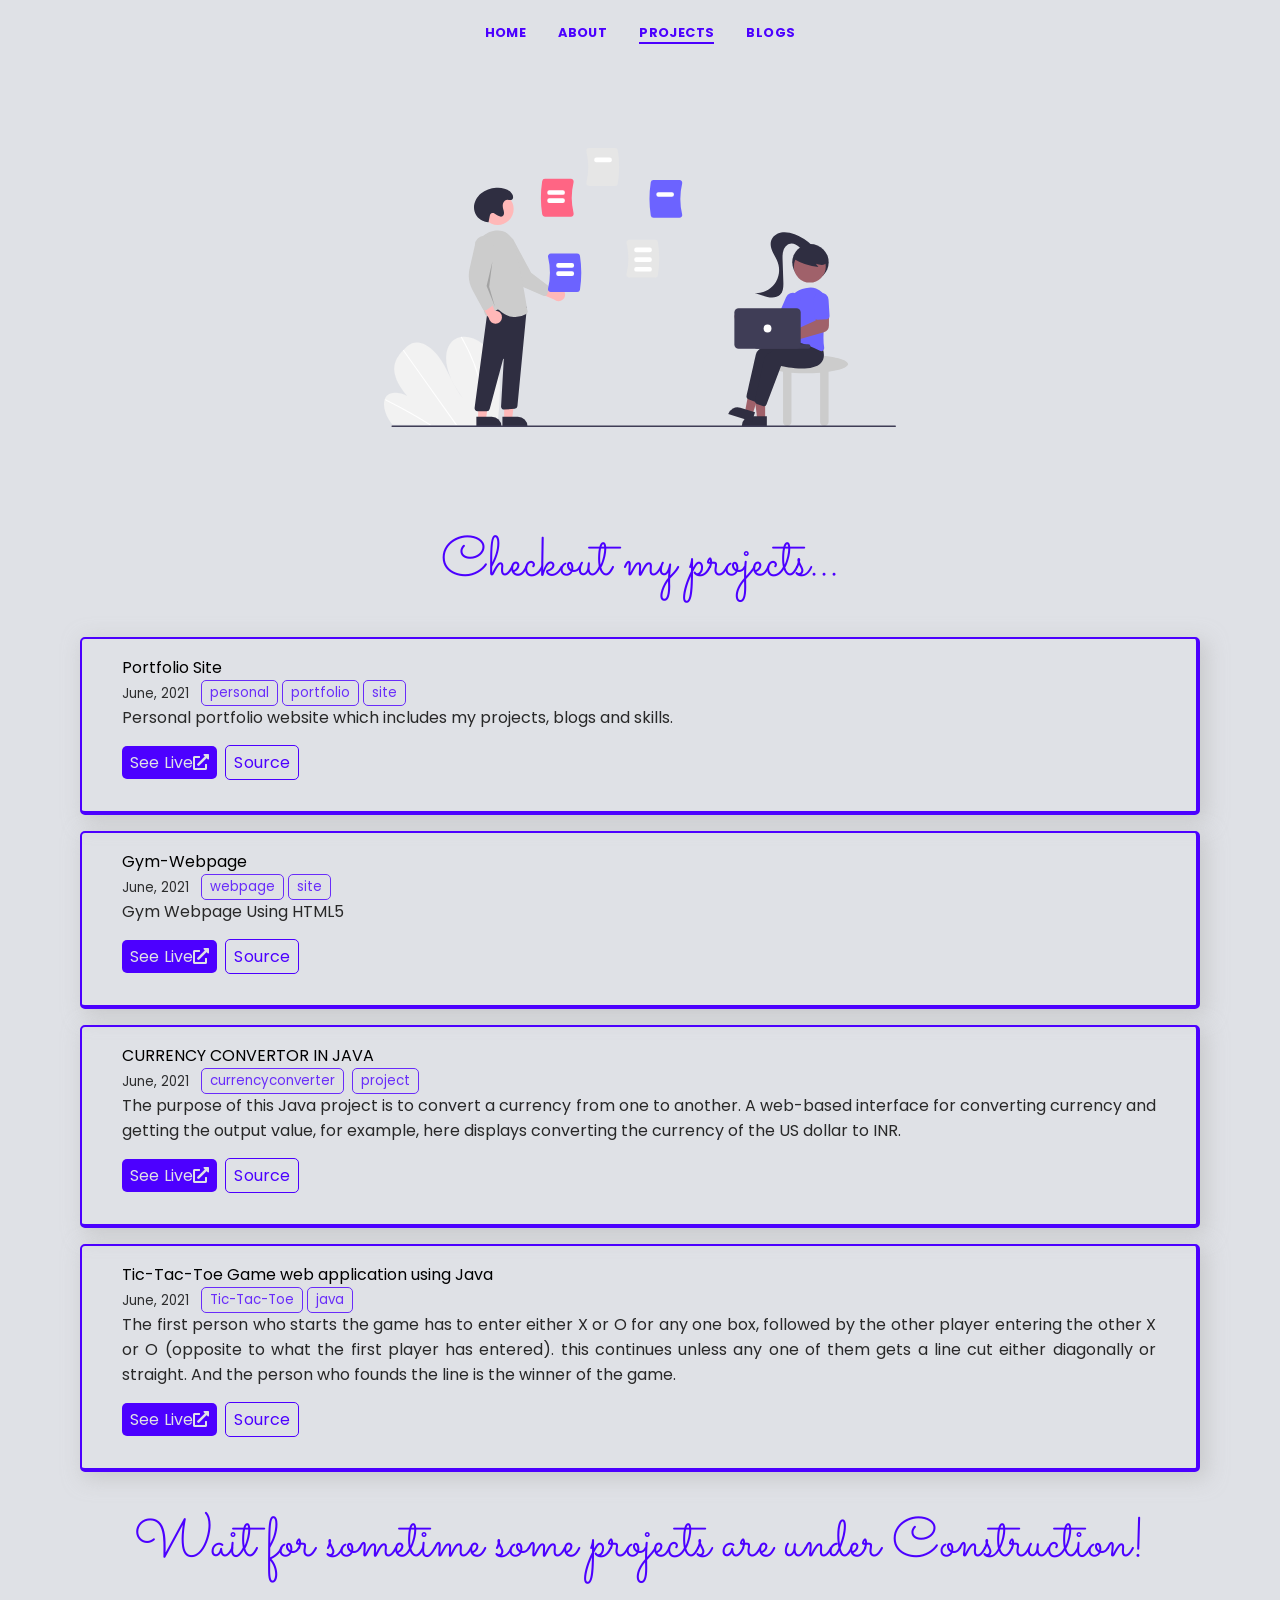
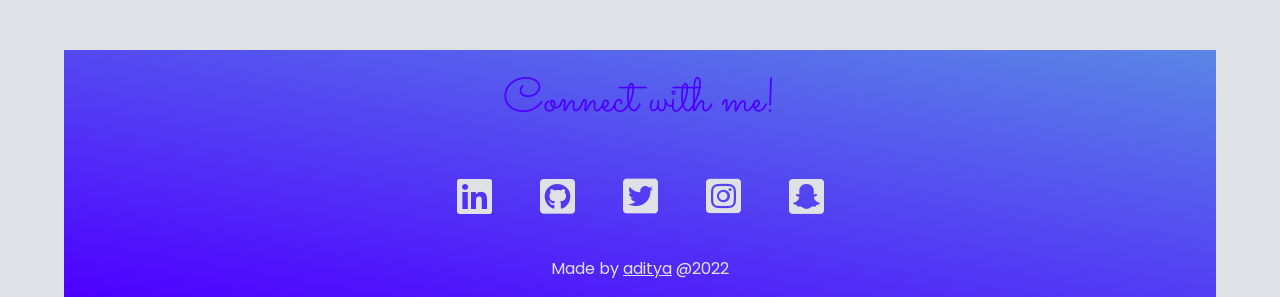
==== commit 6c14496d: "Update projects.html" ====
--- a/projects.html
+++ b/projects.html
@@ -116,9 +116,31 @@
   </div> -->
 
       <div class="project-text">
+        <div class="name">Gym-Webpage</div>
+        <small>June, 2021 &nbsp; <span class="mark">webpage</span><span class="mark">site</span></small>
+
+        <div class="details">
+          Gym Webpage Using HTML5
+        </div>
+        <div class="button-div">
+          <a href="https://aditya-fitness.netlify.app/" target="_blank"><button>See Live<i
+                class="fas fa-external-link-alt"></i></button></a>
+          <a href="https://github.com/adityaashinde/gym-webpage" target="_blank"><button
+              class="github">Source</button></a>
+        </div>
+      </div>
+    </div>
+
+
+    <div class="wrapper">
+      <!-- <div class="image">
+    <img src="./img/portfolio.png" alt="Portfolio" />
+  </div> -->
+
+      <div class="project-text">
         <div class="name">CURRENCY CONVERTOR IN JAVA</div>
         <small>June, 2021 &nbsp; <span class="mark">currencyconverter</span>
-          ><span class="mark">project</span></small>
+          <span class="mark">project</span></small>
 
         <div class="details">
           The purpose of this Java project is to convert a currency from one to another.
@@ -154,9 +176,8 @@
           game. </div>
         <div class="button-div">
 
-          <a href="https://github.com/adityaashinde/LGMVIP-Java/tree/main/TIC%20TAC%20TOE%20-%20Task_02" target="_blank"
-          ><button>See Live<i class="fas fa-external-link-alt"></i></button
-        ></a>
+          <a href="https://github.com/adityaashinde/LGMVIP-Java/tree/main/TIC%20TAC%20TOE%20-%20Task_02"
+            target="_blank"><button>See Live<i class="fas fa-external-link-alt"></i></button></a>
 
           <a href="https://github.com/adityaashinde/LGMVIP-Java/tree/main/TIC%20TAC%20TOE%20-%20Task_02"
             target="_blank"><button class="github">Source</button></a>
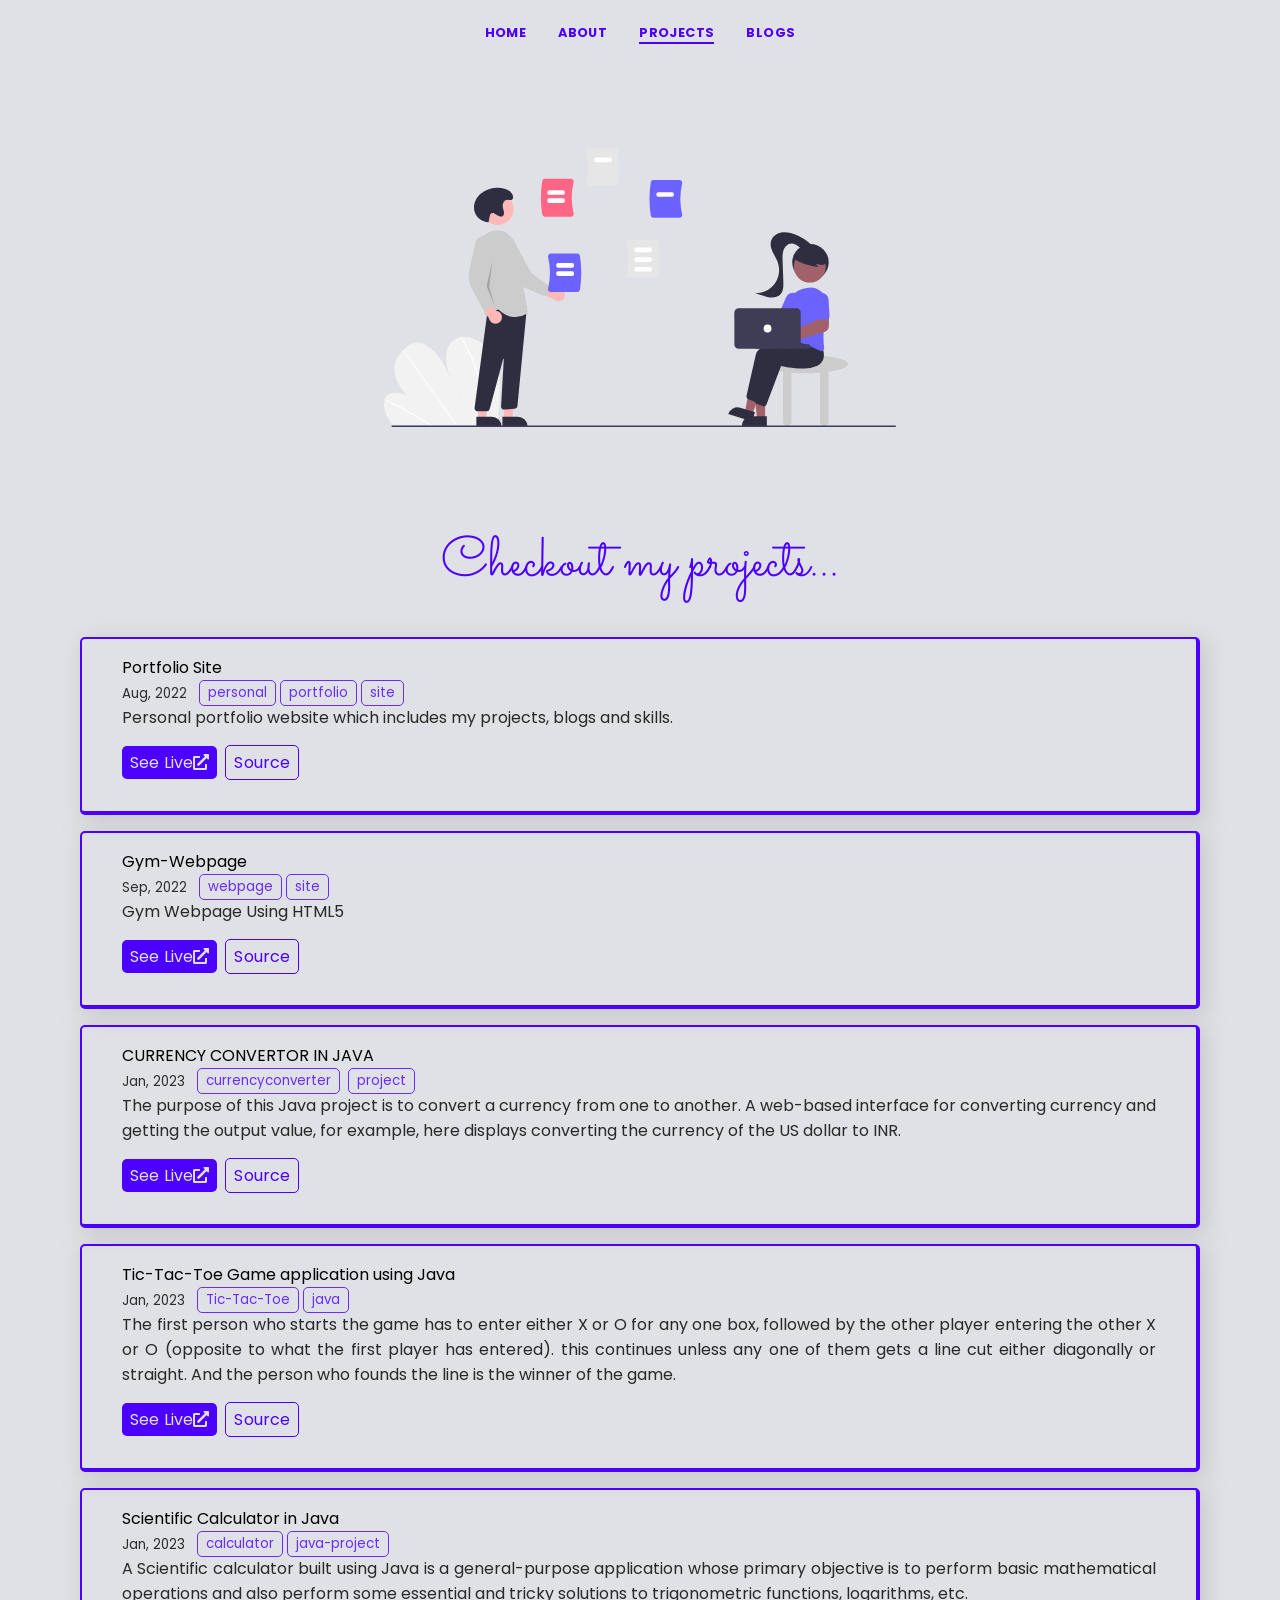
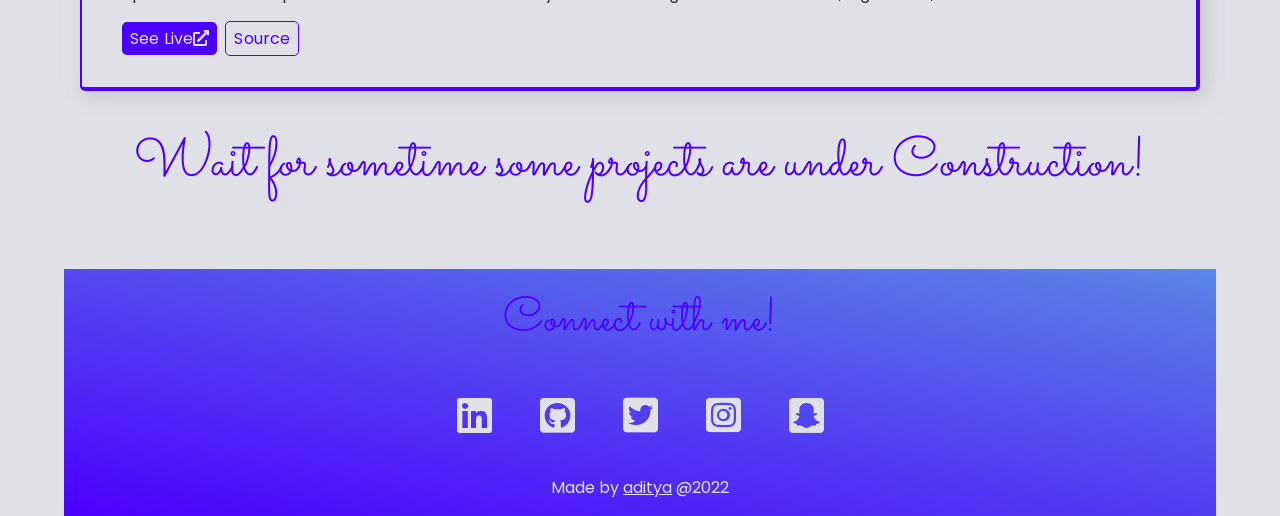
==== commit 004162e0: "Update projects.html" ====
--- a/projects.html
+++ b/projects.html
@@ -93,7 +93,7 @@
 
       <div class="project-text">
         <div class="name">Portfolio Site</div>
-        <small>June, 2021 &nbsp; <span class="mark">personal</span><span class="mark">portfolio</span><span
+        <small>Aug, 2022 &nbsp; <span class="mark">personal</span><span class="mark">portfolio</span><span
             class="mark">site</span></small>
 
         <div class="details">
@@ -117,7 +117,7 @@
 
       <div class="project-text">
         <div class="name">Gym-Webpage</div>
-        <small>June, 2021 &nbsp; <span class="mark">webpage</span><span class="mark">site</span></small>
+        <small>Sep, 2022 &nbsp; <span class="mark">webpage</span><span class="mark">site</span></small>
 
         <div class="details">
           Gym Webpage Using HTML5
@@ -139,7 +139,7 @@
 
       <div class="project-text">
         <div class="name">CURRENCY CONVERTOR IN JAVA</div>
-        <small>June, 2021 &nbsp; <span class="mark">currencyconverter</span>
+        <small>Jan, 2023 &nbsp; <span class="mark">currencyconverter</span>
           <span class="mark">project</span></small>
 
         <div class="details">
@@ -166,8 +166,8 @@
   </div> -->
 
       <div class="project-text">
-        <div class="name">Tic-Tac-Toe Game web application using Java</div>
-        <small>June, 2021 &nbsp; <span class="mark">Tic-Tac-Toe</span><span class="mark">java</span></small>
+        <div class="name">Tic-Tac-Toe Game application using Java</div>
+        <small>Jan, 2023 &nbsp; <span class="mark">Tic-Tac-Toe</span><span class="mark">java</span></small>
 
         <div class="details">
           The first person who starts the game has to enter either X or O for any one box, followed by the other player
@@ -186,6 +186,31 @@
     </div>
 
 
+    <div class="wrapper">
+      <!-- <div class="image">
+    <img src="./img/portfolio.png" alt="Portfolio" />
+  </div> -->
+
+      <div class="project-text">
+        <div class="name">Scientific Calculator in Java</div>
+        <small>Jan, 2023 &nbsp; <span class="mark">calculator</span><span class="mark">java-project</span></small>
+
+        <div class="details">
+          A Scientific calculator built using Java is a general-purpose application whose primary objective is to
+          perform basic mathematical operations and also perform some essential and tricky solutions to trigonometric
+          functions, logarithms, etc.</div>
+        <div class="button-div">
+
+          <a href="https://github.com/adityaashinde/LGMVIP-Java/tree/main/Scientific%20Calculator%20-%20Task_03"
+            target="_blank"><button>See Live<i class="fas fa-external-link-alt"></i></button></a>
+
+          <a href="https://github.com/adityaashinde/LGMVIP-Java/tree/main/Scientific%20Calculator%20-%20Task_03"
+            target="_blank"><button class="github">Source</button></a>
+        </div>
+      </div>
+    </div>
+
+
     <!-- 
 <div class="wrapper">
  <div class="image">
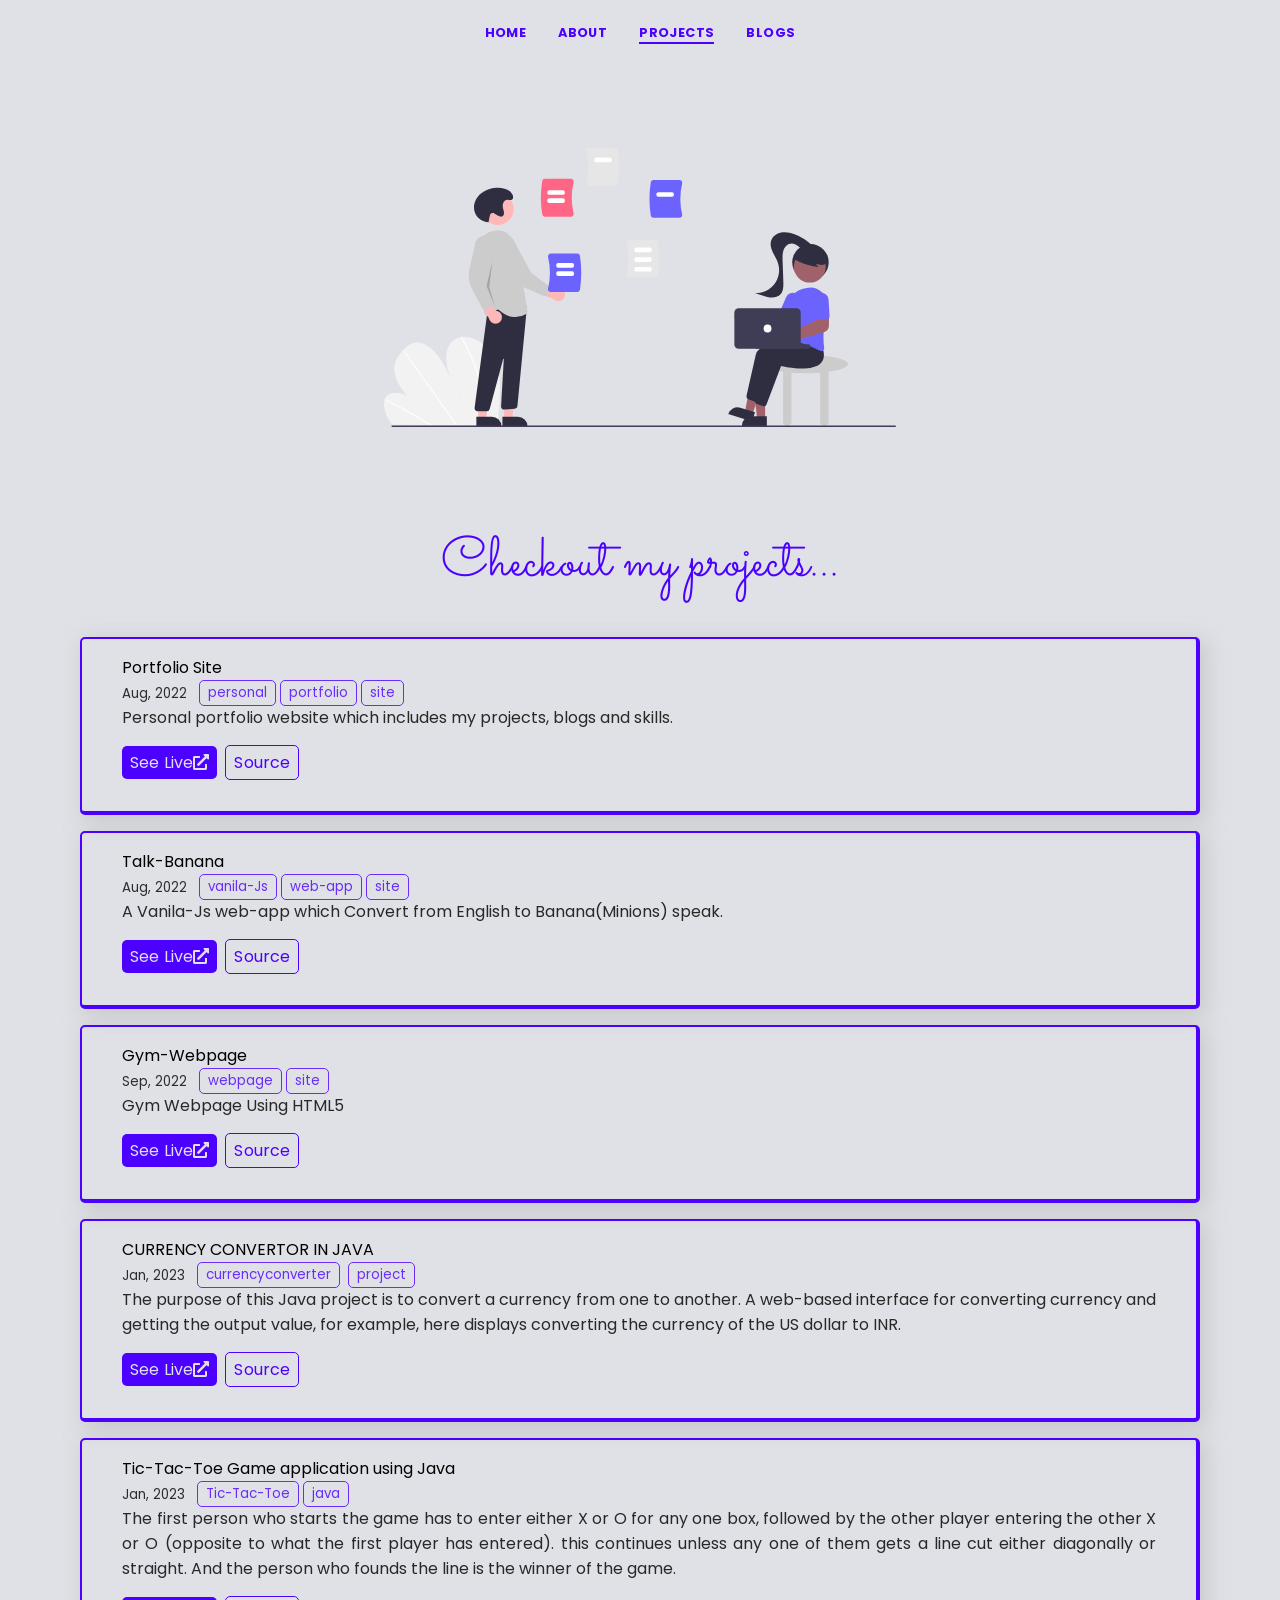
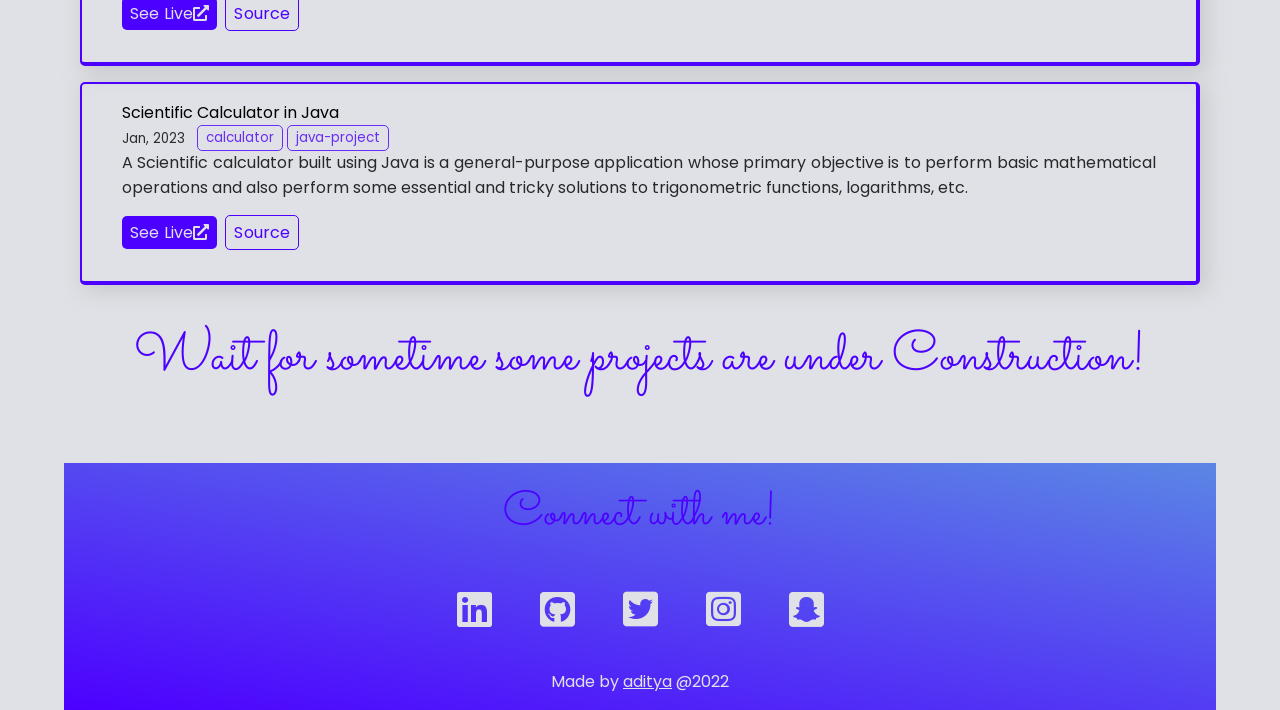
==== commit be2c786e: "Update projects.html" ====
--- a/projects.html
+++ b/projects.html
@@ -109,6 +109,29 @@
       </div>
     </div>
 
+    
+    <div class="wrapper">
+      <!-- <div class="image">
+    <img src="./img/portfolio.png" alt="Portfolio" />
+  </div> -->
+
+      <div class="project-text">
+        <div class="name">Talk-Banana</div>
+        <small>Aug, 2022 &nbsp; <span class="mark">vanila-Js</span><span class="mark">web-app</span><span
+            class="mark">site</span></small>
+
+        <div class="details">
+          A Vanila-Js web-app which Convert from English to Banana(Minions) speak.
+        </div>
+        <div class="button-div">
+          <a href="https://friendly-banana-talk.netlify.app/" target="_blank"><button>See Live<i
+                class="fas fa-external-link-alt"></i></button></a>
+          <a href="https://github.com/adityaashinde/Banana-Speak" target="_blank"><button
+              class="github">Source</button></a>
+        </div>
+      </div>
+    </div>
+
 
     <div class="wrapper">
       <!-- <div class="image">
